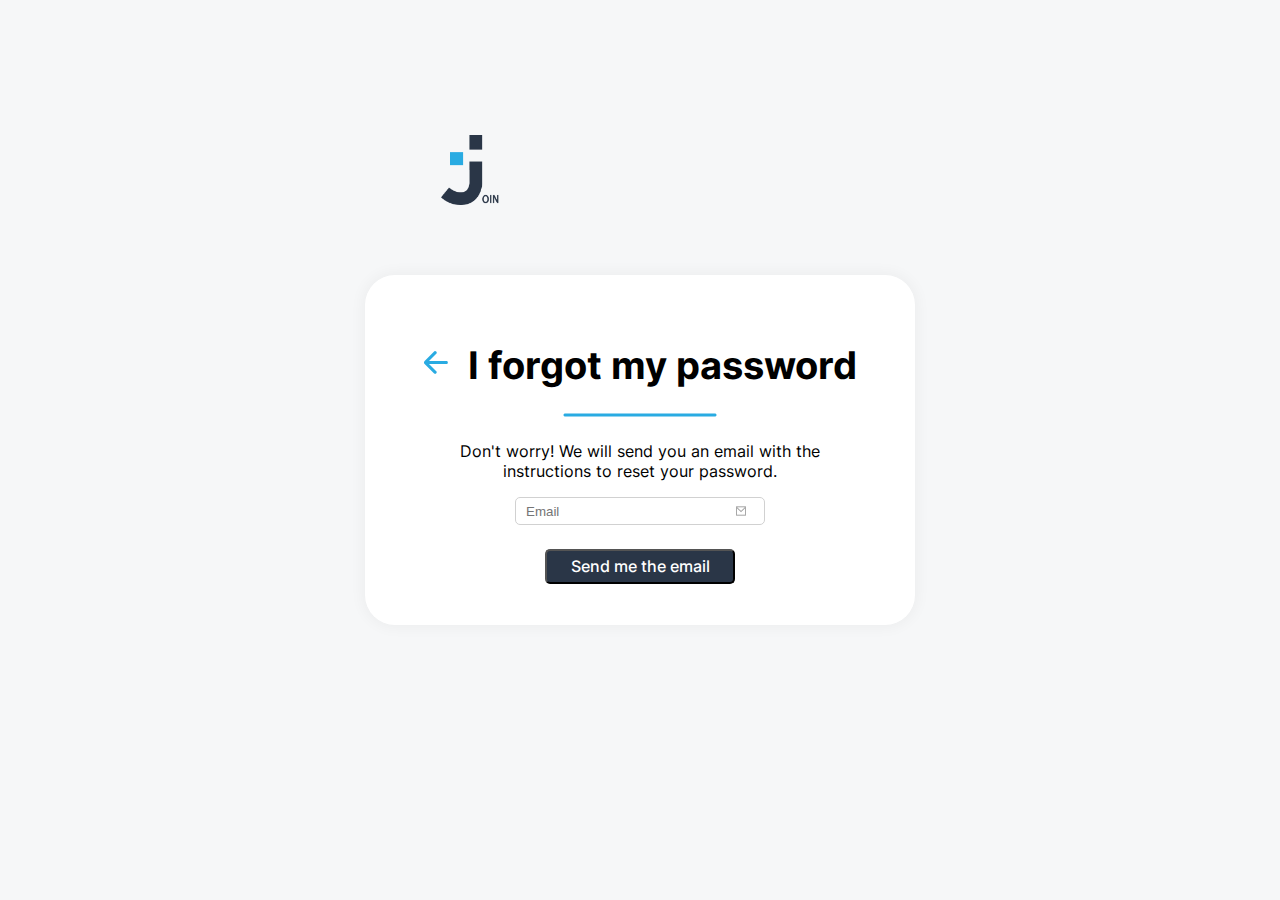
==== templates/html/forgotPassword.html @ b643102a "first commit" ====
<!DOCTYPE html>
<html lang="en">

<head>
  <meta charset="UTF-8" />
  <meta http-equiv="X-UA-Compatible" content="IE=edge" />
  <meta name="viewport" content="width=device-width, initial-scale=1.0" />
  <title>Join</title>
  <link rel="icon" type="image/x-icon" href="../../favicon/favicon.ico" />

  <link rel="stylesheet" href="../../style.css" />
  <link rel="stylesheet" href="../../fonts/fonts.css" />
  <link rel="stylesheet" href="../../templates/css/header.css" />
  <link rel="stylesheet" href="../../templates/css/sidebar.css" />
  <link rel="stylesheet" href="../../templates/css/login.css" />

  <script src="../../main.js"></script>
  <script src="../js/backend.js"></script>
  <script src="../js/login.js"></script>
  <script src="../js/signUp.js"></script>
  <script src="../js/includeHTML.js"></script>
  <script src="../js/resetPassword.js"></script>

</head>

<body onload="loadUserLogin()">
  <div id="buttonAnimationPw" class="d-none d-flex center">
    <img id="buttonAnimationPwImg" class="buttonAnimationImg" src="../../img/sendEmail.png" alt=""></div>
  
  <div id="forgotPwContent" class="loginContent d-flex center">
    <div id="logoforgotPw" class="logo">
      <img src="../../img/Logo.png" alt="" />
    </div>

    <div id="innerContentForgotPw" class="innerContentForgotPw">
      <div id="forgotPwHeadlineDiv" class="loginHeadlineDiv forgotPwHeadline">
        <div class="d-flex center gap20 gap40">
          <div class="arrowDiv"  onclick="goBackToLogin()">
            <img class="pointer" src="../../img/arrowblue.png" alt=""/>
          </div>
          <h1 id="forgotPwHeadline">I forgot my password</h1>
        </div>
        <img src="../../img/blueline.png" alt="" />
      </div>
      <p class="t-center textForgotPw">
        Don't worry! We will send you an email with the instructions to reset
        your password.
      </p>
      <form id="forgotPwNameEmailAndPassword" class="emailAndPassword NameEmailAndPassword center"
        onsubmit="resetPassword(); return false;">

        <input required id="forgotPwEmail" class="email emailimg" type="email" placeholder="Email" />

        <button id="forgotPwbtn" class="bluebutton forgotPwBtn" onclick="popUpMessagePw()">Send me the email</button>
    </div>
    </form>
  </div>
  </div>
</body>

</html>
---- style.css ----
body {
    margin: 0;
    font-family: 'inter', 'sans-serif';
}

.contentSection {
    position: fixed;
    top: 89px;
    left: 232px;
    bottom: 0;
    right: 0;
}

.overlaySection {
    display: flex;
    position: fixed;
    top: 0;
    left: 0;
    width: 100%;
    height: 100%;
    z-index: 999;
    background-color: rgba(0, 0, 0, 0.5);
    align-items: center;
    justify-content: center;
}

.d-none {
    display: none;
}

.d-block {
    display: block;
}

.hideScrollBarY {
    overflow-y: hidden;
}

.helpScreenSection {
    display: flex;
    flex-direction: column;
    align-items: flex-start;
    padding: 0px 80px 80px 80px;
    overflow-y: scroll;
    height: 100%;
}

.helpScreenSectionHeadline {
    display: flex;
    justify-content: space-between;
    width: 100%;
}

.helpScreenSection h1 {
    font-size: 60px;
    font-weight: 700;

}

.helpScreenSection h2 {
    font-size: 24px;
    font-weight: 700;

}

.helpScreenSection h3 {
    font-size: 16px;
    font-weight: 700;
}

.helpScreenSection span {
    font-size: 16px;
    font-weight: 400;

}

.helpScreenSection ol ::marker {
    font-size: 27px;
    font-weight: 700;

}

.helpScreenSection li {
    font-size: 16px;
    font-weight: 400;
}

::-webkit-scrollbar-track
{
	-webkit-box-shadow: inset 0 0 6px rgba(0,0,0,0.3);
	border-radius: 10px;
	background-color: #FFFFFF;
}

::-webkit-scrollbar
{
	width: 10px;
	background-color: #FFFFFF;
}

::-webkit-scrollbar-thumb
{
	border-radius: 10px;
	-webkit-box-shadow: inset 0 0 6px rgba(0,0,0,.3);
	background-color: #A8A8A8;
}
---- fonts/fonts.css ----
/* inter-100 - latin */
     @font-face {
          font-display: swap;
          /* Check https://developer.mozilla.org/en-US/docs/Web/CSS/@font-face/font-display for other options. */
          font-family: 'Inter';
          font-style: normal;
          font-weight: 100;
          src: url('../fonts/inter-v12-latin-100.woff2') format('woff2'),
               /* Chrome 36+, Opera 23+, Firefox 39+, Safari 12+, iOS 10+ */
               url('../fonts/inter-v12-latin-100.ttf') format('truetype');
          /* Chrome 4+, Firefox 3.5+, IE 9+, Safari 3.1+, iOS 4.2+, Android Browser 2.2+ */
     }

     /* inter-200 - latin */
     @font-face {
          font-display: swap;
          /* Check https://developer.mozilla.org/en-US/docs/Web/CSS/@font-face/font-display for other options. */
          font-family: 'Inter';
          font-style: normal;
          font-weight: 200;
          src: url('../fonts/inter-v12-latin-200.woff2') format('woff2'),
               /* Chrome 36+, Opera 23+, Firefox 39+, Safari 12+, iOS 10+ */
               url('../fonts/inter-v12-latin-200.ttf') format('truetype');
          /* Chrome 4+, Firefox 3.5+, IE 9+, Safari 3.1+, iOS 4.2+, Android Browser 2.2+ */
     }

     /* inter-300 - latin */
     @font-face {
          font-display: swap;
          /* Check https://developer.mozilla.org/en-US/docs/Web/CSS/@font-face/font-display for other options. */
          font-family: 'Inter';
          font-style: normal;
          font-weight: 300;
          src: url('../fonts/inter-v12-latin-300.woff2') format('woff2'),
               /* Chrome 36+, Opera 23+, Firefox 39+, Safari 12+, iOS 10+ */
               url('../fonts/inter-v12-latin-300.ttf') format('truetype');
          /* Chrome 4+, Firefox 3.5+, IE 9+, Safari 3.1+, iOS 4.2+, Android Browser 2.2+ */
     }

     /* inter-regular - latin */
     @font-face {
          font-display: swap;
          /* Check https://developer.mozilla.org/en-US/docs/Web/CSS/@font-face/font-display for other options. */
          font-family: 'Inter';
          font-style: normal;
          font-weight: 400;
          src: url('../fonts/inter-v12-latin-regular.woff2') format('woff2'),
               /* Chrome 36+, Opera 23+, Firefox 39+, Safari 12+, iOS 10+ */
               url('../fonts/inter-v12-latin-regular.ttf') format('truetype');
          /* Chrome 4+, Firefox 3.5+, IE 9+, Safari 3.1+, iOS 4.2+, Android Browser 2.2+ */
     }

     /* inter-500 - latin */
     @font-face {
          font-display: swap;
          /* Check https://developer.mozilla.org/en-US/docs/Web/CSS/@font-face/font-display for other options. */
          font-family: 'Inter';
          font-style: normal;
          font-weight: 500;
          src: url('../fonts/inter-v12-latin-500.woff2') format('woff2'),
               /* Chrome 36+, Opera 23+, Firefox 39+, Safari 12+, iOS 10+ */
               url('../fonts/inter-v12-latin-500.ttf') format('truetype');
          /* Chrome 4+, Firefox 3.5+, IE 9+, Safari 3.1+, iOS 4.2+, Android Browser 2.2+ */
     }

     /* inter-600 - latin */
     @font-face {
          font-display: swap;
          /* Check https://developer.mozilla.org/en-US/docs/Web/CSS/@font-face/font-display for other options. */
          font-family: 'Inter';
          font-style: normal;
          font-weight: 600;
          src: url('../fonts/inter-v12-latin-600.woff2') format('woff2'),
               /* Chrome 36+, Opera 23+, Firefox 39+, Safari 12+, iOS 10+ */
               url('../fonts/inter-v12-latin-600.ttf') format('truetype');
          /* Chrome 4+, Firefox 3.5+, IE 9+, Safari 3.1+, iOS 4.2+, Android Browser 2.2+ */
     }

     /* inter-700 - latin */
     @font-face {
          font-display: swap;
          /* Check https://developer.mozilla.org/en-US/docs/Web/CSS/@font-face/font-display for other options. */
          font-family: 'Inter';
          font-style: normal;
          font-weight: 700;
          src: url('../fonts/inter-v12-latin-700.woff2') format('woff2'),
               /* Chrome 36+, Opera 23+, Firefox 39+, Safari 12+, iOS 10+ */
               url('../fonts/inter-v12-latin-700.ttf') format('truetype');
          /* Chrome 4+, Firefox 3.5+, IE 9+, Safari 3.1+, iOS 4.2+, Android Browser 2.2+ */
     }

     /* inter-800 - latin */
     @font-face {
          font-display: swap;
          /* Check https://developer.mozilla.org/en-US/docs/Web/CSS/@font-face/font-display for other options. */
          font-family: 'Inter';
          font-style: normal;
          font-weight: 800;
          src: url('../fonts/inter-v12-latin-800.woff2') format('woff2'),
               /* Chrome 36+, Opera 23+, Firefox 39+, Safari 12+, iOS 10+ */
               url('../fonts/inter-v12-latin-800.ttf') format('truetype');
          /* Chrome 4+, Firefox 3.5+, IE 9+, Safari 3.1+, iOS 4.2+, Android Browser 2.2+ */
     }

     /* inter-900 - latin */
     @font-face {
          font-display: swap;
          /* Check https://developer.mozilla.org/en-US/docs/Web/CSS/@font-face/font-display for other options. */
          font-family: 'Inter';
          font-style: normal;
          font-weight: 900;
          src: url('../fonts/inter-v12-latin-900.woff2') format('woff2'),
               /* Chrome 36+, Opera 23+, Firefox 39+, Safari 12+, iOS 10+ */
               url('../fonts/inter-v12-latin-900.ttf') format('truetype');
          /* Chrome 4+, Firefox 3.5+, IE 9+, Safari 3.1+, iOS 4.2+, Android Browser 2.2+ */
     }
---- templates/css/header.css ----
.header {
    display: flex;
    position: absolute;
    justify-content: space-between;
    align-items: center;
    left: 0px;
    top: 0px;   
    width: 100%;
    height: 89px;
    background: #ffffff;
    box-shadow: 0px 4px 4px rgba(0, 0, 0, 0.1);
    z-index: 5;
}

.header p {
    left: 348px;
    position: absolute;
    font-size: 20px;
    font-weight: 400;
}

.header h3 {
    font-weight: 400;
    font-size: 24px;
    margin-left: -850px;
}

.headerContentRight {
    display: flex;
    flex-direction: row;
    align-items: center;
    margin-right: 58px;
}

.helpLogo {
    height: 29px;
    margin-right: 25px;
    cursor: pointer;
    background: none !important;
}

.helpLogoMobile {
    display: none;
}

.legalNoticeIcon {
    height: 29px;
    margin-right: 25px;
    cursor: pointer;
    background: none !important;
    display: none;
}

.profileLogo {
    height: 45px;
    padding: 2px;
    border: 3px solid;
    border-radius: 100%;
    border-color: #091931;
    cursor: pointer;
}

.joinLogoSmall{
    display: block;
    height: 50px;
    margin-left: 58px;
}

.headerContentRightLogout {
    right: 55px;
    background: #2A3647;
    padding: 10px;
    color: #CDCDCD;
    position: absolute;
    top: 90px;
    border-radius: 20px 0px 20px 20px;
    text-align: start;
    line-height: 1.8;
    cursor: pointer;
}

.headerContentRightLogout h6 {
    font-size: 16px;
    margin: 0;
}

.headerContentRightLogout h6:hover {
    transform: scale(1.05);
}

.headerContentRightLogoutLegal {
    display: none;
}

.headerContentRightLogoutHelp{
    display: none;
}
---- templates/css/sidebar.css ----
.sidebar {
    display: flex;
    height: 100vh;
    background-color: #2A3647;
    color: white;
    position: fixed;
    width: 232px;
    top: 0px;
    z-index: 5;
    flex-direction: column;
    justify-content: center;
}

.sidebarContent {
    display: flex;
    flex-direction: column;
    align-items: center;
    gap: 90px;
    justify-content: space-between;
}

.sidebarNav {
    display: flex;
    flex-direction: column;
    width: 100%;
}

.sidebarBtn {
    display: flex;
    flex-direction: row;
    align-items: center;
    cursor: pointer;
}

.sidebarBtn img {
    height: 22px;
    width: 30px;
    object-fit: contain;
    margin-right: 15px;
    margin-left: 50px;
}

.sidebarLegal {
    width: 100%;
    padding-top: 110px;
}

.sidebarBtnActive {
    background: #091931;
}
---- templates/css/login.css ----
.logo {
    position: absolute;
    top: 0;
    left: 0;
    bottom: 0;
    right: 0;
    z-index: 1;
}

.logo img {
    height: 70px;
    transform: translate(-135px, -270px);
    position: absolute;
    top: 45%;
    left: 45%;
}


.d-flex {
    display: flex;
}

.pointer {
    cursor: pointer;
}

.column {
    flex-direction: column;
}

.center {
    justify-content: center;
    align-items: center;
}

.d-none {
    display: none;
}

.t-center {
    text-align: center;
}

.gap20 {
    gap: 20px;
}

.loginContent {
    position: absolute;
    top: 0;
    bottom: 0;
    right: 0;
    left: 0;
    height: 100vh;
    background-color: #F6F7F8;
}

.textSignupButton {
    z-index: 2;
    font-size: 13px;
    display: flex;
    flex-direction: row;
    align-items: center;
    padding: 0px;
    gap: 35px;
    position: absolute;
    width: 287px;
    height: 51px;
    right: 0px;
    top: 45px;
}

.signUpBtn {
    width: 70px;
    height: 35px;
}

.forgotPwBtn {
    width: 190px;
    height: 35px;
    padding: 4px 18px;
    gap: 10px;
    font-size: 16px;
    line-height: 120%;
}

.innerContentLogin {
    z-index: 2;
    display: flex;
    flex-direction: column;
    align-items: center;
    width: 50%;
    max-width: 500px;
    min-width: 340px;
    height: 350px;
    background: #FFFFFF;
    box-shadow: 0px 0px 14px 3px rgba(0, 0, 0, 0.04);
    border-radius: 30px;
}

.innerContentForgotPw {
    display: flex;
    flex-direction: column;
    align-items: center;
    justify-content: center;
    width: 50%;
    max-width: 550px;
    min-width: 340px;
    height: 350px;
    background: #FFFFFF;
    box-shadow: 0px 0px 14px 3px rgba(0, 0, 0, 0.04);
    border-radius: 30px;
    z-index: 2;
}

.msgBox {
    position: absolute;
    display: flex;
    justify-content: center;
    align-items: center;
    top: 8%;
    left: 10vw;
    width: 80vw;
    text-align: center;
    height: 20vh;
    z-index: 99;
    font-weight: bold;
    font-size: 32px;
}

.msgBoxContent {
    width: 600px;
    padding: 20px;
}

.arrowblue {
    position: absolute;
    width: 200px;
    margin-right: 13%;
    margin-top: 20px;
}


.arrowblue img {
    cursor: pointer;
}

.loginHeadlineDiv {
    display: flex;
    flex-direction: column;
    align-items: center;
    margin-bottom: 24px;
}

.loginHeadlineDivimg {
    height: 2px;
    width: 80px;
}

.loginHeadlineDiv h1 {
    font-size: 2.4em;
}

.emailAndPassword {
    display: flex;
    flex-direction: column;
}

.emailAndPassword input {
    cursor: pointer;
    height: 25px;
    border: 1px solid #D1D1D1;
    border-radius: 5px;
    margin-bottom: 24px;
    width: 250px;
}

.emailimg {
    background-image: url('../../img/email.png') !important;
    background-position: 220px 8px !important;
    background-size: 10px !important;
    background-repeat: no-repeat !important;
}

.passwordimg {
    background-image: url('../../img/lock.png') !important;
    background-position: 220px 8px !important;
    background-size: 10px !important;
    background-repeat: no-repeat !important;

}

.nameimg {
    background-image: url('../../img/nameimg.png') !important;
    background-position: 220px 8px !important;
    background-size: 10px !important;
    background-repeat: no-repeat !important;

}

.email {

    box-sizing: border-box;
    display: flex;
    flex-direction: row;
    align-items: center;
    padding: 13px 10px;
    gap: 10px;
    width: 422px;
    height: 51px;
    background: #FFFFFF;
    border: 1px solid #D1D1D1;
    border-radius: 10px;

}

.rememberAndAPassword {
    display: inline-flex;
    justify-content: space-between;
    align-items: center;
    font-size: 12px;
    margin-bottom: 24px;
}

.rememberCheckbox {
    gap: 5px;

}

.passwordLink {
    margin-left: 24px;
    text-decoration: none;
    display: flex;
    align-items: center;


}

.loginButtons {
    display: flex;
    flex-direction: row;
    justify-content: center;
    align-items: center;
    padding: 0px;
    gap: 35px;
    width: 341px;
    height: 51px;
}

.loginbtn {
    padding: 4px 18px;
    gap: 10px;
    width: 104px;
    height: 35px;
    font-size: 16px;
    line-height: 120%;
}

.bluebutton {
    align-items: center;
    background: #2A3647;
    border-radius: 5px;
    font-family: 'Inter';
    font-style: normal;
    font-weight: 500;
    color: #FFFFFF;
    display: flex;
    flex-direction: row;
    justify-content: center;
}

.bluebutton:hover {
    background: #29ABE2;
    box-shadow: 0px 4px 4px rgba(0, 0, 0, 0.25);
    border: none;
    cursor: pointer;
}

.bluebutton:active {
    background: #091931;
    box-shadow: 0px 4px 4px rgba(0, 0, 0, 0.25);
    border: none;
    cursor: pointer;
}

.bluebutton: {
    background: #29ABE2;
    box-shadow: 0px 4px 4px rgba(0, 0, 0, 0.25);
    border: none;
}

.guestbtn {
    cursor: pointer;
    background: none;
    display: flex;
    flex-direction: row;
    justify-content: center;
    align-items: center;
    padding: 4px 16px;
    gap: 10px;
    width: 135px;
    height: 35px;
    font-family: 'Inter';
    font-style: normal;
    font-weight: 700;
    font-size: 16px;
    line-height: 120%;
    border: 1px solid #2A3647;
    border-radius: 5px;
    color: #2A3647;
}

.guestbtn:hover {
    border: 2px solid #29ABE2;
    filter: drop-shadow(0px 4px 4px rgba(0, 0, 0, 0.25));
    color: rgba(41, 171, 226, 1);
    background: #FFFFFF;
}

.guestbtn:active {
    border: 1px solid #091931;
    filter: drop-shadow(0px 4px 4px rgba(0, 0, 0, 0.25));
    color: #091931;
    background: #FFFFFF;
}

.textForgotPw {
    margin-top: 0px;
    width: 450px;
}

.textResetPw {
    margin-top: 0px;
    width: 450px;
}

.logoAnimationDiv {
    animation: background-fade 1.2s ease-in-out;
    position: absolute;
    top: 0;
    left: 0;
    bottom: 0;
    right: 0;
    z-index: 1;
}

.logoAnimationImg {
    transform: translate(-475px, -250px);
    animation: logoAnimation 0.8s ease-in-out;
    position: absolute;
    top: 45%;
    left: 45%;

}

.buttonAnimationImg {

    animation: buttonAnimation 2s ease-in-out;
    transform: translate(0px, -150px);
    position: absolute;
    bottom: 0;
    width: 30%;
    z-index: -5;

}

@keyframes logoAnimation {
    from {
        transform: translate(0px);
        scale: 200%;
    }

    to {
        transform: translate(-475px, -250px);
    }
}

@keyframes background-fade {
    from {
        background: #ffffff;
        z-index: 3;
    }

    to {
        background: none;
        z-index: 1;
    }
}

@keyframes buttonAnimation {
    0% {
        transform: translate(0px);
        z-index: 5;
    }

    99% {
        transform: translate(0px, -150px);
        z-index: 5;
    }

    100% {
        z-index: -5;
    }
}

@media (max-width: 1080px) {
    .msgBoxContent{
        width: 250px;
    }

    .msgBox {
        font-size: 18px;
    }

    .logoAnimationImg {
        transform: translate(-350px, -250px);
    }

    @keyframes logoAnimation {
        from {
            transform: translate(0px);
            scale: 200%;
        }

        to {
            transform: translate(-350px, -250px);
        }
    }

}

@media (max-width: 750px) {
    .msgBoxContent{
        width: 220px;
    }
    
    .arrowblue {
        position: relative;
        margin-right: 20%;
    }

    .logoAnimationDiv {
        animation: background-fade 1.2s ease-in-out;
        position: absolute;
        top: 0;
        left: 0;
        bottom: 0;
        right: 0;
        z-index: 1;
    }

    .logoAnimationImg {
        height: 70px;
        transform: translate(-135px, -270px);
    }

    @keyframes logoAnimation {
        from {
            transform: translate(0px);
            scale: 200%;
        }

        to {
            transform: translate(-135px, -270px);
        }
    }

    @keyframes background-fade {
        from {
            background: #2A3647;
            z-index: 3;
        }

        to {
            background: none;
            z-index: 1;
        }
    }

    .textSignupButton {
        bottom: 35px;
        justify-content: center;
        right: auto !important;
        top: auto !important;
    }

    .emailAndPassword input {

        width: 235px;
    }

    .loginButtons {
        flex-direction: column;
        gap: 10px;
        margin-top: 5px;
        height: 100px;
    }

    .loginbtn {
        width: 135px;
        height: 45px;
    }

    .guestbtn {
        height: 45px;
    }

    .innerContentLogin {
        width: 300px;
        height: 435px;
        margin-top: 25px;
    }

    .emailAndPassword input {
        margin-bottom: 25px;
    }

    .passwordLink {
        margin-left: 0px;
        margin-bottom: 15px;
    }

    .rememberAndAPassword {
        display: flex;
        flex-direction: column-reverse;
        width: 87%;
        padding-left: 60px;
        align-items: flex-start;
        margin-bottom: 15px;
    }

    .loginHeadlineDiv {

        margin-bottom: 25px;
    }

    .signUpBtn {
        font-size: 16px;
        width: 90px;
        height: 50px;
    }

    .textSignupButton {
        font-size: 18px;
    }

    .innerContentForgotPw {
        height: 60%;
    }

    .textForgotPw {
        width: 90%;
        height: 20%;
        text-wrap: wrap;
        font-size: 19px;
    }

    .textResetPw {
        margin-top: 0px;
        width: 450px;
        font-size: 19px;
    }

    .forgotPwHeadline {
        margin: 15px;
    }

    .gap40 {
        gap: 40px;
    }

    .arrowDiv {
        height: 100%;
        display: flex;
        align-items: flex-start;
    }

    .buttonAnimationImg {
        height: 60px;
        width: 80%;
        animation: buttonAnimation 2s ease-in-out;
        bottom: 25px;
        position: absolute;
        z-index: -5;
    }

    @keyframes buttonAnimation {
        0% {
            z-index: 5;
        }

        99% {
            z-index: 5;
        }

        100% {
            z-index: -5;
        }
    }
}
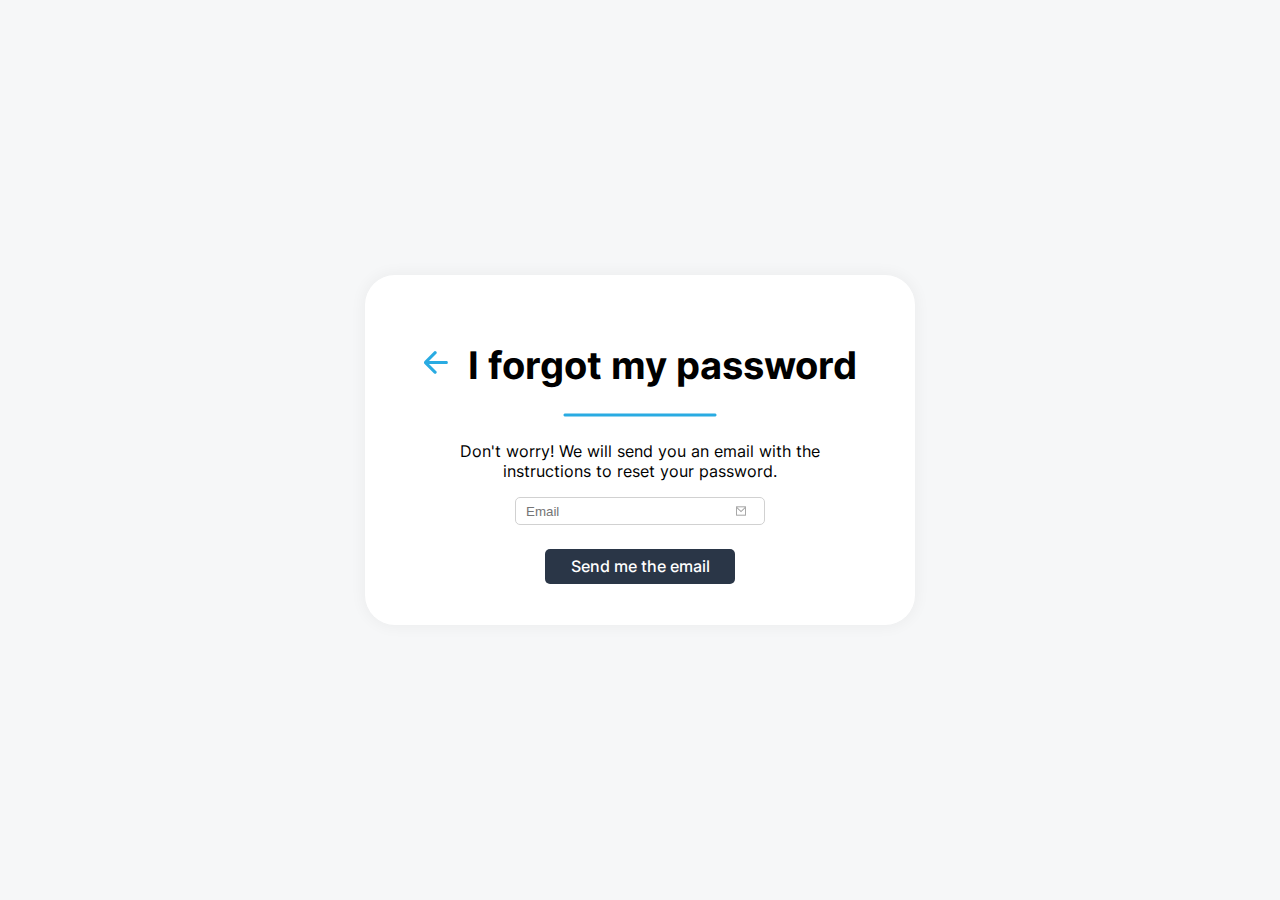
==== commit cca6b91a: "change logo position in forget pw and sign up" ====
--- a/templates/html/forgotPassword.html
+++ b/templates/html/forgotPassword.html
@@ -29,7 +29,7 @@
   
   <div id="forgotPwContent" class="loginContent d-flex center">
     <div id="logoforgotPw" class="logo">
-      <img src="../../img/Logo.png" alt="" />
+      <img class="logoAnimationImg" src="../../img/Logo.png" alt="" />
     </div>
 
     <div id="innerContentForgotPw" class="innerContentForgotPw">
--- a/style.css
+++ b/style.css
@@ -25,7 +25,7 @@
 }
 
 .d-none {
-    display: none;
+    display: none !important;
 }
 
 .d-block {
--- a/templates/css/header.css
+++ b/templates/css/header.css
@@ -10,6 +10,12 @@
     background: #ffffff;
     box-shadow: 0px 4px 4px rgba(0, 0, 0, 0.1);
     z-index: 5;
+}
+
+.headerTitle {
+    position: absolute;
+    left: 250px;
+    margin: 0 !important;
 }
 
 .header p {
@@ -94,4 +100,10 @@
 
 .headerContentRightLogoutHelp{
     display: none;
+}
+
+@media (max-width: 750px) {
+    .headerTitle {
+        display: none;
+    }
 }--- a/templates/css/sidebar.css
+++ b/templates/css/sidebar.css
@@ -32,6 +32,10 @@
     cursor: pointer;
 }
 
+.sidebarBtn:hover {
+    background-color: #091931;
+}
+
 .sidebarBtn img {
     height: 22px;
     width: 30px;
--- a/templates/css/login.css
+++ b/templates/css/login.css
@@ -5,15 +5,16 @@
     bottom: 0;
     right: 0;
     z-index: 1;
-}
-
-.logo img {
+    animation: none !important;
+}
+
+/* .logo img {
     height: 70px;
     transform: translate(-135px, -270px);
     position: absolute;
     top: 45%;
     left: 45%;
-}
+} */
 
 
 .d-flex {
@@ -114,23 +115,23 @@
 }
 
 .msgBox {
-    position: absolute;
     display: flex;
     justify-content: center;
     align-items: center;
-    top: 8%;
-    left: 10vw;
-    width: 80vw;
+    height: 100vh;
     text-align: center;
-    height: 20vh;
     z-index: 99;
     font-weight: bold;
     font-size: 32px;
+    animation: fadeIn 225ms ease-in-out;
+    animation-fill-mode: forwards;
 }
 
 .msgBoxContent {
-    width: 600px;
     padding: 20px;
+    background-color: #2A3647;
+    color: white;
+    border-radius: 20px;
 }
 
 .arrowblue {
@@ -267,6 +268,7 @@
     display: flex;
     flex-direction: row;
     justify-content: center;
+    border: none;
 }
 
 .bluebutton:hover {
@@ -283,11 +285,11 @@
     cursor: pointer;
 }
 
-.bluebutton: {
+/* .bluebutton: {
     background: #29ABE2;
     box-shadow: 0px 4px 4px rgba(0, 0, 0, 0.25);
     border: none;
-}
+} */
 
 .guestbtn {
     cursor: pointer;
@@ -345,23 +347,29 @@
 }
 
 .logoAnimationImg {
-    transform: translate(-475px, -250px);
     animation: logoAnimation 0.8s ease-in-out;
+    animation-fill-mode: forwards;
     position: absolute;
     top: 45%;
     left: 45%;
-
 }
 
 .buttonAnimationImg {
-
     animation: buttonAnimation 2s ease-in-out;
     transform: translate(0px, -150px);
     position: absolute;
     bottom: 0;
     width: 30%;
     z-index: -5;
-
+}
+
+@keyframes fadeIn {
+    from {
+        scale: 0;
+    }
+    to {
+        scale: 1;
+    }
 }
 
 @keyframes logoAnimation {
@@ -371,7 +379,9 @@
     }
 
     to {
-        transform: translate(-475px, -250px);
+        position: absolute;
+        left: 18px;
+        top: 18px;
     }
 }
 
@@ -412,10 +422,6 @@
         font-size: 18px;
     }
 
-    .logoAnimationImg {
-        transform: translate(-350px, -250px);
-    }
-
     @keyframes logoAnimation {
         from {
             transform: translate(0px);
@@ -423,7 +429,9 @@
         }
 
         to {
-            transform: translate(-350px, -250px);
+            position: absolute;
+            left: 18px;
+            top: 18px;
         }
     }
 
@@ -545,7 +553,7 @@
     }
 
     .innerContentForgotPw {
-        height: 60%;
+        height: 50%;
     }
 
     .textForgotPw {
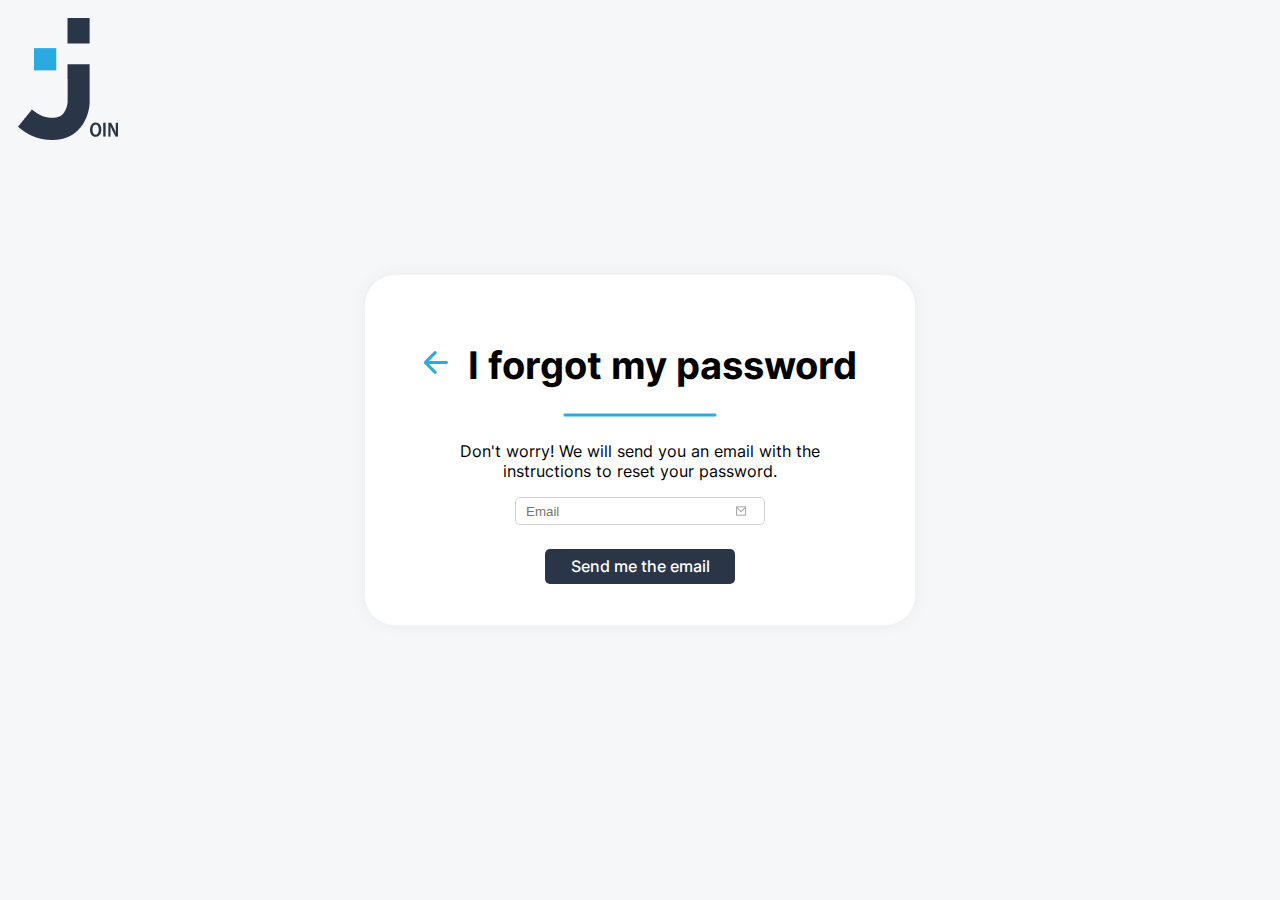
==== commit 7bbd6a03: "fixing logo position" ====
--- a/templates/html/forgotPassword.html
+++ b/templates/html/forgotPassword.html
@@ -29,7 +29,7 @@
   
   <div id="forgotPwContent" class="loginContent d-flex center">
     <div id="logoforgotPw" class="logo">
-      <img class="logoAnimationImg" src="../../img/Logo.png" alt="" />
+      <img class="" src="../../img/Logo.png" alt="" />
     </div>
 
     <div id="innerContentForgotPw" class="innerContentForgotPw">
--- a/templates/css/login.css
+++ b/templates/css/login.css
@@ -5,17 +5,13 @@
     bottom: 0;
     right: 0;
     z-index: 1;
-    animation: none !important;
-}
-
-/* .logo img {
-    height: 70px;
-    transform: translate(-135px, -270px);
-    position: absolute;
-    top: 45%;
-    left: 45%;
-} */
-
+}
+
+.logo img {
+    position: absolute;
+    top: 18px;
+    left: 18px;
+}   
 
 .d-flex {
     display: flex;
@@ -192,7 +188,7 @@
 }
 
 .nameimg {
-    background-image: url('../../img/nameimg.png') !important;
+    background-image: url('../../img/name_icon.svg') !important;
     background-position: 220px 8px !important;
     background-size: 10px !important;
     background-repeat: no-repeat !important;
@@ -284,12 +280,6 @@
     border: none;
     cursor: pointer;
 }
-
-/* .bluebutton: {
-    background: #29ABE2;
-    box-shadow: 0px 4px 4px rgba(0, 0, 0, 0.25);
-    border: none;
-} */
 
 .guestbtn {
     cursor: pointer;
@@ -437,6 +427,16 @@
 
 }
 
+@media (max-width: 930px) {
+    .forgotPwHeadline {
+        margin: 15px;
+    }
+
+    .textForgotPw {
+        width: 90%;
+    }
+}
+
 @media (max-width: 750px) {
     .msgBoxContent{
         width: 220px;
@@ -462,6 +462,13 @@
         transform: translate(-135px, -270px);
     }
 
+    .logo img {
+        height: 70px;
+        top: 45%;
+        left: 45%;
+        transform: translate(-135px, -270px);
+    }   
+
     @keyframes logoAnimation {
         from {
             transform: translate(0px);
@@ -559,7 +566,6 @@
     .textForgotPw {
         width: 90%;
         height: 20%;
-        text-wrap: wrap;
         font-size: 19px;
     }
 
@@ -567,10 +573,6 @@
         margin-top: 0px;
         width: 450px;
         font-size: 19px;
-    }
-
-    .forgotPwHeadline {
-        margin: 15px;
     }
 
     .gap40 {
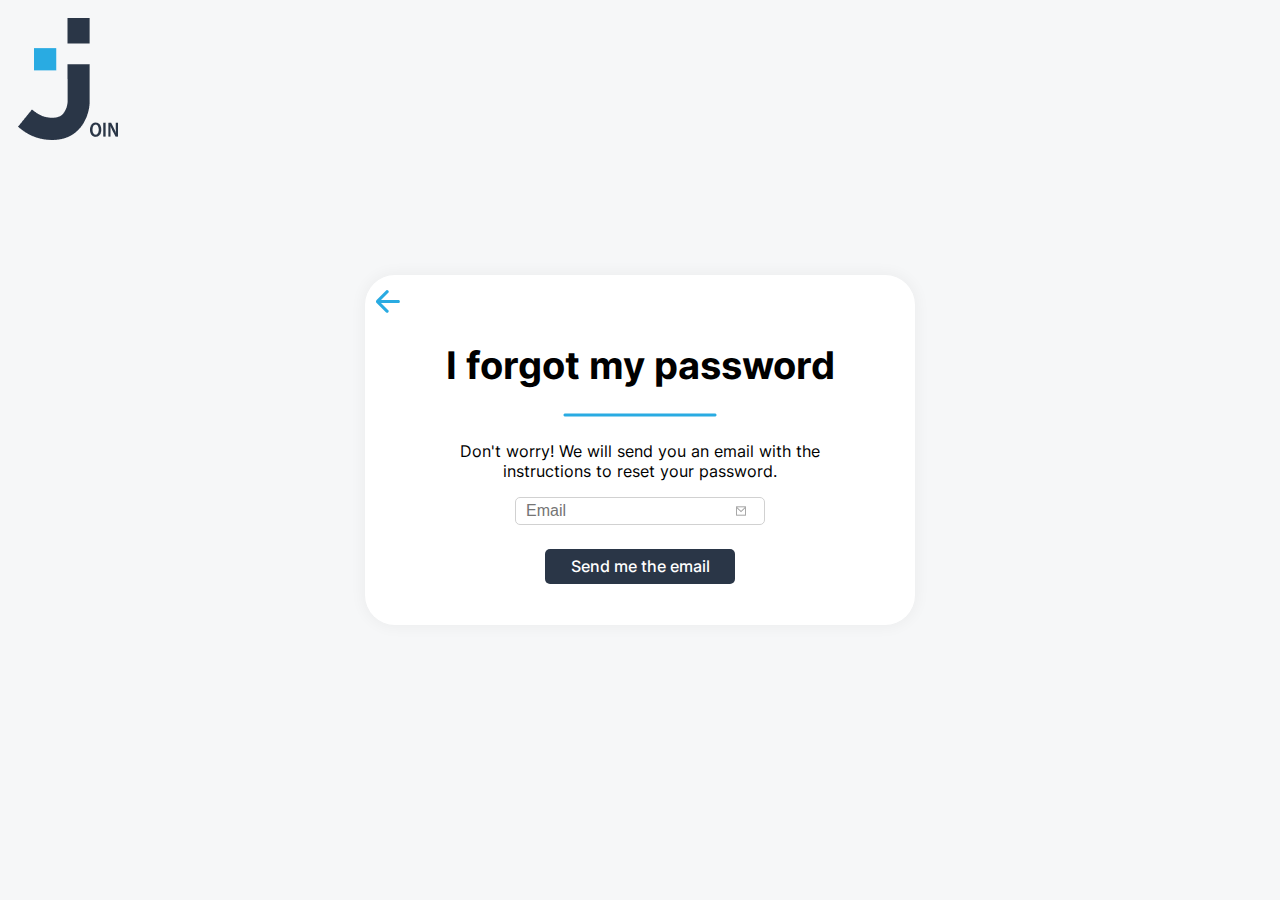
==== commit a890f2b2: "change logo position and arrow to go back" ====
--- a/templates/html/forgotPassword.html
+++ b/templates/html/forgotPassword.html
@@ -25,23 +25,25 @@
 
 <body onload="loadUserLogin()">
   <div id="buttonAnimationPw" class="d-none d-flex center">
-    <img id="buttonAnimationPwImg" class="buttonAnimationImg" src="../../img/sendEmail.png" alt=""></div>
-  
+    <img id="buttonAnimationPwImg" class="buttonAnimationImg" src="../../img/sendEmail.png" alt="">
+  </div>
+
   <div id="forgotPwContent" class="loginContent d-flex center">
     <div id="logoforgotPw" class="logo">
-      <img class="" src="../../img/Logo.png" alt="" />
+      <img class="logo-without-animation" src="../../img/Logo.png" alt="" />
     </div>
 
     <div id="innerContentForgotPw" class="innerContentForgotPw">
-      <div id="forgotPwHeadlineDiv" class="loginHeadlineDiv forgotPwHeadline">
-        <div class="d-flex center gap20 gap40">
-          <div class="arrowDiv"  onclick="goBackToLogin()">
-            <img class="pointer" src="../../img/arrowblue.png" alt=""/>
-          </div>
+      
+        <div class="arrowblue" onclick="goBackToLogin()">
+          <img class="pointer" src="../../img/arrowblue.png" alt="" />
+        </div>
+        <div id="forgotPwHeadlineDiv" class="loginHeadlineDiv forgotPwHeadline">
           <h1 id="forgotPwHeadline">I forgot my password</h1>
+          <img src="../../img/blueline.png" alt="" />
         </div>
-        <img src="../../img/blueline.png" alt="" />
-      </div>
+        
+      
       <p class="t-center textForgotPw">
         Don't worry! We will send you an email with the instructions to reset
         your password.
--- a/templates/css/login.css
+++ b/templates/css/login.css
@@ -11,7 +11,7 @@
     position: absolute;
     top: 18px;
     left: 18px;
-}   
+}
 
 .d-flex {
     display: flex;
@@ -82,6 +82,7 @@
 }
 
 .innerContentLogin {
+    position: relative;
     z-index: 2;
     display: flex;
     flex-direction: column;
@@ -96,6 +97,7 @@
 }
 
 .innerContentForgotPw {
+    position: relative;
     display: flex;
     flex-direction: column;
     align-items: center;
@@ -133,8 +135,8 @@
 .arrowblue {
     position: absolute;
     width: 200px;
-    margin-right: 13%;
-    margin-top: 20px;
+    top: 15px;
+    left: 10px;
 }
 
 
@@ -196,7 +198,7 @@
 }
 
 .email {
-
+    font-size: 16px;
     box-sizing: border-box;
     display: flex;
     flex-direction: row;
@@ -353,10 +355,15 @@
     z-index: -5;
 }
 
+.forgotPwHeadline {
+    text-align: center;
+}
+
 @keyframes fadeIn {
     from {
         scale: 0;
     }
+
     to {
         scale: 1;
     }
@@ -404,7 +411,7 @@
 }
 
 @media (max-width: 1080px) {
-    .msgBoxContent{
+    .msgBoxContent {
         width: 250px;
     }
 
@@ -438,13 +445,8 @@
 }
 
 @media (max-width: 750px) {
-    .msgBoxContent{
+    .msgBoxContent {
         width: 220px;
-    }
-    
-    .arrowblue {
-        position: relative;
-        margin-right: 20%;
     }
 
     .logoAnimationDiv {
@@ -459,25 +461,10 @@
 
     .logoAnimationImg {
         height: 70px;
-        transform: translate(-135px, -270px);
-    }
-
-    .logo img {
+    }
+
+    .logo-without-animation {
         height: 70px;
-        top: 45%;
-        left: 45%;
-        transform: translate(-135px, -270px);
-    }   
-
-    @keyframes logoAnimation {
-        from {
-            transform: translate(0px);
-            scale: 200%;
-        }
-
-        to {
-            transform: translate(-135px, -270px);
-        }
     }
 
     @keyframes background-fade {
@@ -518,11 +505,16 @@
 
     .guestbtn {
         height: 45px;
+        margin-bottom: 20px;
+    }
+
+    .sign-up-btn {
+        margin-bottom: 20px;
     }
 
     .innerContentLogin {
         width: 300px;
-        height: 435px;
+        height: auto;
         margin-top: 25px;
     }
 
@@ -545,7 +537,6 @@
     }
 
     .loginHeadlineDiv {
-
         margin-bottom: 25px;
     }
 
@@ -560,7 +551,11 @@
     }
 
     .innerContentForgotPw {
-        height: 50%;
+        height: auto;
+    }
+
+    .forgotPwBtn {
+        margin-bottom: 20px;
     }
 
     .textForgotPw {
@@ -609,3 +604,10 @@
     }
 }
 
+@media (max-width :350px) {
+    .innerContentLogin {
+        min-width: 0 !important;
+        width: 250px;
+    }
+
+}